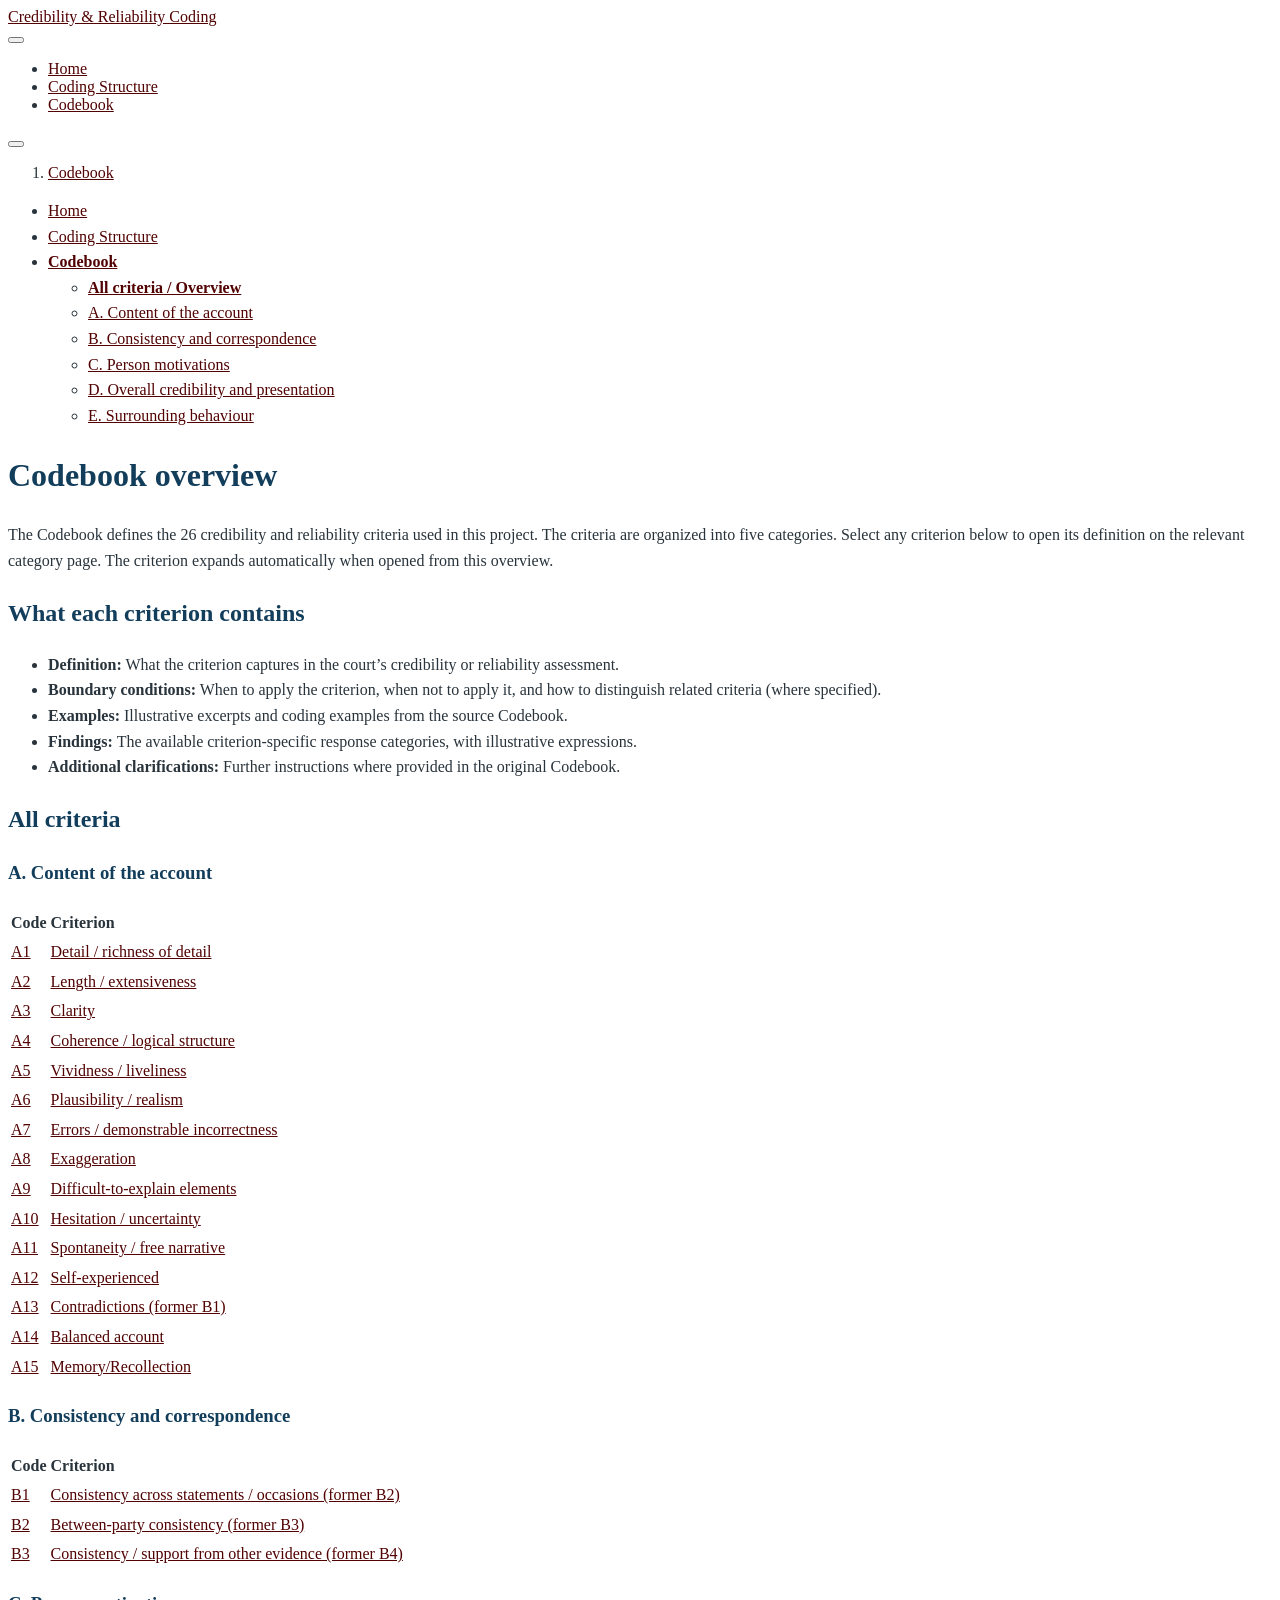
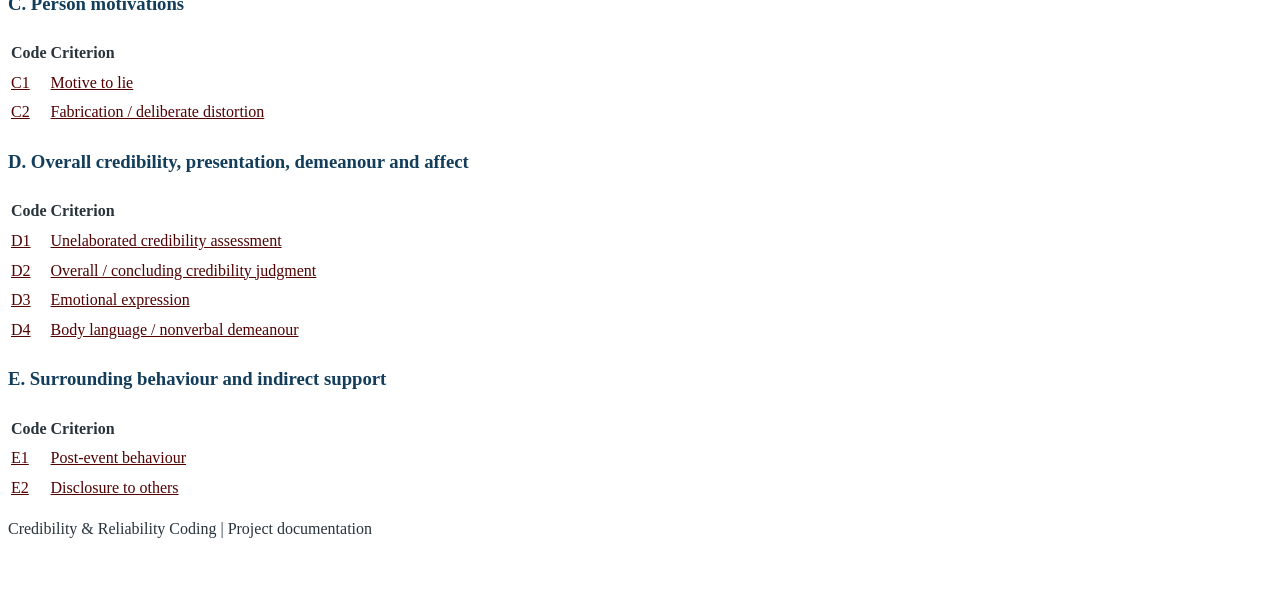
==== codebook/index.html @ 21ada472 "Publish initial credibility coding website" ====
<!DOCTYPE html>
<html xmlns="http://www.w3.org/1999/xhtml" lang="en" xml:lang="en"><head>

<meta charset="utf-8">
<meta name="generator" content="quarto-1.10.19">

<meta name="viewport" content="width=device-width, initial-scale=1.0, user-scalable=yes">


<title>Codebook overview – Credibility &amp; Reliability Coding</title>
<style>
/* Default styles provided by pandoc.
** See https://pandoc.org/MANUAL.html#variables-for-html for config info.
*/
span.smallcaps{font-variant: small-caps;}
div.columns{display: flex; gap: 1.5em;}
div.column{flex: auto;}
@media screen {
div.columns{gap: min(4vw, 1.5em);}
div.column{overflow-x: auto;}
}
div.hanging-indent{margin-left: 1.5em; text-indent: -1.5em;}
ul.task-list{list-style: none;}
ul.task-list li input[type="checkbox"] {
  width: 0.8em;
  margin: 0 0.8em 0.2em -1em; /* quarto-specific, see https://github.com/quarto-dev/quarto-cli/issues/4556 */ 
  vertical-align: middle;
}
</style>


<script src="../site_libs/quarto-nav/quarto-nav.js"></script>
<script src="../site_libs/quarto-nav/headroom.min.js"></script>
<script src="../site_libs/clipboard/clipboard.min.js"></script>
<script src="../site_libs/quarto-search/autocomplete.umd.js"></script>
<script src="../site_libs/quarto-search/fuse.min.js"></script>
<script src="../site_libs/quarto-search/quarto-search.js"></script>
<meta name="quarto:offset" content="../">
<script src="../site_libs/quarto-html/quarto.js" type="module"></script>
<script src="../site_libs/quarto-html/tabsets/tabsets.js" type="module"></script>
<script src="../site_libs/quarto-html/popper.min.js"></script>
<script src="../site_libs/quarto-html/tippy.umd.min.js"></script>
<script src="../site_libs/quarto-html/anchor.min.js"></script>
<link href="../site_libs/quarto-html/tippy.css" rel="stylesheet">
<link href="../site_libs/quarto-html/quarto-syntax-highlighting-bf27225e3a48a9273f3daa8f8e829971.css" rel="stylesheet" id="quarto-text-highlighting-styles">
<script src="../site_libs/bootstrap/bootstrap.min.js"></script>
<link href="../site_libs/bootstrap/bootstrap-icons.css" rel="stylesheet">
<link href="../site_libs/bootstrap/bootstrap-857442aafe57c8d0a401f1a8434a7a25.min.css" rel="stylesheet" append-hash="true" id="quarto-bootstrap" data-mode="light">
<script id="quarto-search-options" type="application/json">{
  "location": "navbar",
  "copy-button": false,
  "collapse-after": 3,
  "panel-placement": "end",
  "type": "overlay",
  "limit": 50,
  "keyboard-shortcut": [
    "f",
    "/",
    "s"
  ],
  "language": {
    "search-no-results-text": "No results",
    "search-matching-documents-text": "matching documents",
    "search-copy-link-title": "Copy link to search",
    "search-hide-matches-text": "Hide additional matches",
    "search-more-match-text": "more match in this document",
    "search-more-matches-text": "more matches in this document",
    "search-clear-button-title": "Clear",
    "search-text-placeholder": "",
    "search-detached-cancel-button-title": "Cancel",
    "search-submit-button-title": "Submit",
    "search-label": "Search"
  }
}</script>
<style>html{ scroll-behavior: smooth; }</style>


<link rel="stylesheet" href="../assets/style.css">
</head>

<body class="nav-sidebar docked nav-fixed fullcontent quarto-light">

<div id="quarto-search-results"></div>
  <header id="quarto-header" class="headroom fixed-top">
    <nav class="navbar navbar-expand-lg " data-bs-theme="dark">
      <div class="navbar-container container-fluid">
      <div class="navbar-brand-container mx-auto">
    <a class="navbar-brand" href="../index.html">
    <span class="navbar-title">Credibility &amp; Reliability Coding</span>
    </a>
  </div>
            <div id="quarto-search" class="" title="Search"></div>
          <button class="navbar-toggler" type="button" data-bs-toggle="collapse" data-bs-target="#navbarCollapse" aria-controls="navbarCollapse" role="menu" aria-expanded="false" aria-label="Toggle navigation" onclick="if (window.quartoToggleHeadroom) { window.quartoToggleHeadroom(); }">
  <span class="navbar-toggler-icon"></span>
</button>
          <div class="collapse navbar-collapse" id="navbarCollapse">
            <ul class="navbar-nav navbar-nav-scroll me-auto">
  <li class="nav-item">
    <a class="nav-link active" href="../index.html" aria-current="page"> 
<span class="menu-text">Home</span></a>
  </li>  
  <li class="nav-item">
    <a class="nav-link" href="../coding-structure.html"> 
<span class="menu-text">Coding Structure</span></a>
  </li>  
  <li class="nav-item">
    <a class="nav-link" href="../codebook/index.html"> 
<span class="menu-text">Codebook</span></a>
  </li>  
</ul>
          </div> <!-- /navcollapse -->
            <div class="quarto-navbar-tools">
</div>
      </div> <!-- /container-fluid -->
    </nav>
  <nav class="quarto-secondary-nav">
    <div class="container-fluid d-flex">
      <button type="button" class="quarto-btn-toggle btn" data-bs-toggle="collapse" role="button" data-bs-target=".quarto-sidebar-collapse-item" aria-controls="quarto-sidebar" aria-expanded="false" aria-label="Toggle sidebar navigation" onclick="if (window.quartoToggleHeadroom) { window.quartoToggleHeadroom(); }">
        <i class="bi bi-layout-text-sidebar-reverse"></i>
      </button>
        <nav class="quarto-page-breadcrumbs" aria-label="breadcrumb"><ol class="breadcrumb"><li class="breadcrumb-item"><a href="../codebook/index.html">Codebook</a></li></ol></nav>
        <a class="flex-grow-1" role="navigation" data-bs-toggle="collapse" data-bs-target=".quarto-sidebar-collapse-item" aria-controls="quarto-sidebar" aria-expanded="false" aria-label="Toggle sidebar navigation" onclick="if (window.quartoToggleHeadroom) { window.quartoToggleHeadroom(); }">      
        </a>
    </div>
  </nav>
</header>
<!-- content -->
<div id="quarto-content" class="quarto-container page-columns page-rows-contents page-layout-article page-navbar">
<!-- sidebar -->
  <nav id="quarto-sidebar" class="sidebar collapse collapse-horizontal quarto-sidebar-collapse-item sidebar-navigation docked overflow-auto">
    <div class="sidebar-menu-container"> 
    <ul class="list-unstyled mt-1">
        <li class="sidebar-item">
  <div class="sidebar-item-container"> 
  <a href="../index.html" class="sidebar-item-text sidebar-link">
 <span class="menu-text">Home</span></a>
  </div>
</li>
        <li class="sidebar-item">
  <div class="sidebar-item-container"> 
  <a href="../coding-structure.html" class="sidebar-item-text sidebar-link">
 <span class="menu-text">Coding Structure</span></a>
  </div>
</li>
        <li class="sidebar-item sidebar-item-section">
      <div class="sidebar-item-container"> 
            <a href="../codebook/index.html" class="sidebar-item-text sidebar-link active">
 <span class="menu-text">Codebook</span></a>
          <a class="sidebar-item-toggle text-start" data-bs-toggle="collapse" data-bs-target="#quarto-sidebar-section-1" role="navigation" aria-expanded="true" aria-label="Toggle section">
            <i class="bi bi-chevron-right ms-2"></i>
          </a> 
      </div>
      <ul id="quarto-sidebar-section-1" class="collapse list-unstyled sidebar-section depth1 show">  
          <li class="sidebar-item">
  <div class="sidebar-item-container"> 
  <a href="../codebook/index.html" class="sidebar-item-text sidebar-link active">
 <span class="menu-text">All criteria / Overview</span></a>
  </div>
</li>
          <li class="sidebar-item">
  <div class="sidebar-item-container"> 
  <a href="../codebook/a.html" class="sidebar-item-text sidebar-link">
 <span class="menu-text">A. Content of the account</span></a>
  </div>
</li>
          <li class="sidebar-item">
  <div class="sidebar-item-container"> 
  <a href="../codebook/b.html" class="sidebar-item-text sidebar-link">
 <span class="menu-text">B. Consistency and correspondence</span></a>
  </div>
</li>
          <li class="sidebar-item">
  <div class="sidebar-item-container"> 
  <a href="../codebook/c.html" class="sidebar-item-text sidebar-link">
 <span class="menu-text">C. Person motivations</span></a>
  </div>
</li>
          <li class="sidebar-item">
  <div class="sidebar-item-container"> 
  <a href="../codebook/d.html" class="sidebar-item-text sidebar-link">
 <span class="menu-text">D. Overall credibility and presentation</span></a>
  </div>
</li>
          <li class="sidebar-item">
  <div class="sidebar-item-container"> 
  <a href="../codebook/e.html" class="sidebar-item-text sidebar-link">
 <span class="menu-text">E. Surrounding behaviour</span></a>
  </div>
</li>
      </ul>
  </li>
    </ul>
    </div>
</nav>
<div id="quarto-sidebar-glass" class="quarto-sidebar-collapse-item" data-bs-toggle="collapse" data-bs-target=".quarto-sidebar-collapse-item"></div>
<!-- margin-sidebar -->
    
<!-- main -->
<main class="content" id="quarto-document-content">

<header id="title-block-header" class="quarto-title-block default">
<div class="quarto-title">
<h1 class="title">Codebook overview</h1>
</div>



<div class="quarto-title-meta">

    
  
    
  </div>
  


</header>


<p>The Codebook defines the 26 credibility and reliability criteria used in this project. The criteria are organized into five categories. Select any criterion below to open its definition on the relevant category page. The criterion expands automatically when opened from this overview.</p>
<section id="what-each-criterion-contains" class="level2">
<h2 class="anchored" data-anchor-id="what-each-criterion-contains">What each criterion contains</h2>
<ul>
<li><strong>Definition:</strong> What the criterion captures in the court’s credibility or reliability assessment.</li>
<li><strong>Boundary conditions:</strong> When to apply the criterion, when not to apply it, and how to distinguish related criteria (where specified).</li>
<li><strong>Examples:</strong> Illustrative excerpts and coding examples from the source Codebook.</li>
<li><strong>Findings:</strong> The available criterion-specific response categories, with illustrative expressions.</li>
<li><strong>Additional clarifications:</strong> Further instructions where provided in the original Codebook.</li>
</ul>
</section>
<section id="all-criteria" class="level2">
<h2 class="anchored" data-anchor-id="all-criteria">All criteria</h2>
<section id="a.-content-of-the-account" class="level3">
<h3 class="anchored" data-anchor-id="a.-content-of-the-account">A. Content of the account</h3>
<table class="caption-top table">
<thead>
<tr class="header">
<th style="text-align: left;">Code</th>
<th style="text-align: left;">Criterion</th>
</tr>
</thead>
<tbody>
<tr class="odd">
<td style="text-align: left;"><a href="a.html#a1">A1</a></td>
<td style="text-align: left;"><a href="a.html#a1">Detail / richness of detail</a></td>
</tr>
<tr class="even">
<td style="text-align: left;"><a href="a.html#a2">A2</a></td>
<td style="text-align: left;"><a href="a.html#a2">Length / extensiveness</a></td>
</tr>
<tr class="odd">
<td style="text-align: left;"><a href="a.html#a3">A3</a></td>
<td style="text-align: left;"><a href="a.html#a3">Clarity</a></td>
</tr>
<tr class="even">
<td style="text-align: left;"><a href="a.html#a4">A4</a></td>
<td style="text-align: left;"><a href="a.html#a4">Coherence / logical structure</a></td>
</tr>
<tr class="odd">
<td style="text-align: left;"><a href="a.html#a5">A5</a></td>
<td style="text-align: left;"><a href="a.html#a5">Vividness / liveliness</a></td>
</tr>
<tr class="even">
<td style="text-align: left;"><a href="a.html#a6">A6</a></td>
<td style="text-align: left;"><a href="a.html#a6">Plausibility / realism</a></td>
</tr>
<tr class="odd">
<td style="text-align: left;"><a href="a.html#a7">A7</a></td>
<td style="text-align: left;"><a href="a.html#a7">Errors / demonstrable incorrectness</a></td>
</tr>
<tr class="even">
<td style="text-align: left;"><a href="a.html#a8">A8</a></td>
<td style="text-align: left;"><a href="a.html#a8">Exaggeration</a></td>
</tr>
<tr class="odd">
<td style="text-align: left;"><a href="a.html#a9">A9</a></td>
<td style="text-align: left;"><a href="a.html#a9">Difficult-to-explain elements</a></td>
</tr>
<tr class="even">
<td style="text-align: left;"><a href="a.html#a10">A10</a></td>
<td style="text-align: left;"><a href="a.html#a10">Hesitation / uncertainty</a></td>
</tr>
<tr class="odd">
<td style="text-align: left;"><a href="a.html#a11">A11</a></td>
<td style="text-align: left;"><a href="a.html#a11">Spontaneity / free narrative</a></td>
</tr>
<tr class="even">
<td style="text-align: left;"><a href="a.html#a12">A12</a></td>
<td style="text-align: left;"><a href="a.html#a12">Self-experienced</a></td>
</tr>
<tr class="odd">
<td style="text-align: left;"><a href="a.html#a13">A13</a></td>
<td style="text-align: left;"><a href="a.html#a13">Contradictions (former B1)</a></td>
</tr>
<tr class="even">
<td style="text-align: left;"><a href="a.html#a14">A14</a></td>
<td style="text-align: left;"><a href="a.html#a14">Balanced account</a></td>
</tr>
<tr class="odd">
<td style="text-align: left;"><a href="a.html#a15">A15</a></td>
<td style="text-align: left;"><a href="a.html#a15">Memory/Recollection</a></td>
</tr>
</tbody>
</table>
</section>
<section id="b.-consistency-and-correspondence" class="level3">
<h3 class="anchored" data-anchor-id="b.-consistency-and-correspondence">B. Consistency and correspondence</h3>
<table class="caption-top table">
<thead>
<tr class="header">
<th style="text-align: left;">Code</th>
<th style="text-align: left;">Criterion</th>
</tr>
</thead>
<tbody>
<tr class="odd">
<td style="text-align: left;"><a href="b.html#b1">B1</a></td>
<td style="text-align: left;"><a href="b.html#b1">Consistency across statements / occasions (former B2)</a></td>
</tr>
<tr class="even">
<td style="text-align: left;"><a href="b.html#b2">B2</a></td>
<td style="text-align: left;"><a href="b.html#b2">Between-party consistency (former B3)</a></td>
</tr>
<tr class="odd">
<td style="text-align: left;"><a href="b.html#b3">B3</a></td>
<td style="text-align: left;"><a href="b.html#b3">Consistency / support from other evidence (former B4)</a></td>
</tr>
</tbody>
</table>
</section>
<section id="c.-person-motivations" class="level3">
<h3 class="anchored" data-anchor-id="c.-person-motivations">C. Person motivations</h3>
<table class="caption-top table">
<thead>
<tr class="header">
<th style="text-align: left;">Code</th>
<th style="text-align: left;">Criterion</th>
</tr>
</thead>
<tbody>
<tr class="odd">
<td style="text-align: left;"><a href="c.html#c1">C1</a></td>
<td style="text-align: left;"><a href="c.html#c1">Motive to lie</a></td>
</tr>
<tr class="even">
<td style="text-align: left;"><a href="c.html#c2">C2</a></td>
<td style="text-align: left;"><a href="c.html#c2">Fabrication / deliberate distortion</a></td>
</tr>
</tbody>
</table>
</section>
<section id="d.-overall-credibility-presentation-demeanour-and-affect" class="level3">
<h3 class="anchored" data-anchor-id="d.-overall-credibility-presentation-demeanour-and-affect">D. Overall credibility, presentation, demeanour and affect</h3>
<table class="caption-top table">
<thead>
<tr class="header">
<th style="text-align: left;">Code</th>
<th style="text-align: left;">Criterion</th>
</tr>
</thead>
<tbody>
<tr class="odd">
<td style="text-align: left;"><a href="d.html#d1">D1</a></td>
<td style="text-align: left;"><a href="d.html#d1">Unelaborated credibility assessment</a></td>
</tr>
<tr class="even">
<td style="text-align: left;"><a href="d.html#d2">D2</a></td>
<td style="text-align: left;"><a href="d.html#d2">Overall / concluding credibility judgment</a></td>
</tr>
<tr class="odd">
<td style="text-align: left;"><a href="d.html#d3">D3</a></td>
<td style="text-align: left;"><a href="d.html#d3">Emotional expression</a></td>
</tr>
<tr class="even">
<td style="text-align: left;"><a href="d.html#d4">D4</a></td>
<td style="text-align: left;"><a href="d.html#d4">Body language / nonverbal demeanour</a></td>
</tr>
</tbody>
</table>
</section>
<section id="e.-surrounding-behaviour-and-indirect-support" class="level3">
<h3 class="anchored" data-anchor-id="e.-surrounding-behaviour-and-indirect-support">E. Surrounding behaviour and indirect support</h3>
<table class="caption-top table">
<thead>
<tr class="header">
<th style="text-align: left;">Code</th>
<th style="text-align: left;">Criterion</th>
</tr>
</thead>
<tbody>
<tr class="odd">
<td style="text-align: left;"><a href="e.html#e1">E1</a></td>
<td style="text-align: left;"><a href="e.html#e1">Post-event behaviour</a></td>
</tr>
<tr class="even">
<td style="text-align: left;"><a href="e.html#e2">E2</a></td>
<td style="text-align: left;"><a href="e.html#e2">Disclosure to others</a></td>
</tr>
</tbody>
</table>


</section>
</section>

</main> <!-- /main -->
<script>
(function () {
  function openHashTarget() {
    if (!window.location.hash) return;
    var id = decodeURIComponent(window.location.hash.slice(1));
    var el = document.getElementById(id);
    if (!el) return;
    if (el.tagName === 'DETAILS') el.open = true;
    var p = el.parentElement;
    while (p) { if (p.tagName === 'DETAILS') p.open = true; p = p.parentElement; }
    setTimeout(function () { el.scrollIntoView({block: 'start'}); }, 70);
  }
  document.addEventListener('click', function (ev) {
    var btn = ev.target.closest('button[data-expand]');
    if (btn) {
      var expand = btn.dataset.expand === 'true';
      document.querySelectorAll('details.criterion, details.subcriterion').forEach(function(d) { d.open = expand; });
    }
    var link = ev.target.closest('a[href*="#"]');
    if (link) setTimeout(openHashTarget, 30);
  });
  window.addEventListener('hashchange', openHashTarget);
  document.addEventListener('DOMContentLoaded', openHashTarget);
  window.addEventListener('load', openHashTarget);
})();
</script>
<script id="quarto-html-after-body" type="application/javascript">
  window.document.addEventListener("DOMContentLoaded", function (event) {
    const icon = "";
    const anchorJS = new window.AnchorJS();
    anchorJS.options = {
      placement: 'right',
      icon: icon
    };
    anchorJS.add('.anchored');
    const isCodeAnnotation = (el) => {
      for (const clz of el.classList) {
        if (clz.startsWith('code-annotation-')) {                     
          return true;
        }
      }
      return false;
    }
    const onCopySuccess = function(e) {
      // button target
      const button = e.trigger;
      // don't keep focus
      button.blur();
      // flash "checked"
      button.classList.add('code-copy-button-checked');
      var currentTitle = button.getAttribute("title");
      button.setAttribute("title", "Copied!");
      let tooltip;
      if (window.bootstrap) {
        button.setAttribute("data-bs-toggle", "tooltip");
        button.setAttribute("data-bs-placement", "left");
        button.setAttribute("data-bs-title", "Copied!");
        tooltip = new bootstrap.Tooltip(button, 
          { trigger: "manual", 
            customClass: "code-copy-button-tooltip",
            offset: [0, -8]});
        tooltip.show();    
      }
      setTimeout(function() {
        if (tooltip) {
          tooltip.hide();
          button.removeAttribute("data-bs-title");
          button.removeAttribute("data-bs-toggle");
          button.removeAttribute("data-bs-placement");
        }
        button.setAttribute("title", currentTitle);
        button.classList.remove('code-copy-button-checked');
      }, 1000);
      // clear code selection
      e.clearSelection();
    }
    const getTextToCopy = function(trigger) {
      const outerScaffold = trigger.parentElement.cloneNode(true);
      const codeEl = outerScaffold.querySelector('code');
      for (const childEl of codeEl.children) {
        if (isCodeAnnotation(childEl)) {
          childEl.remove();
        }
      }
      return codeEl.innerText;
    }
    const clipboard = new window.ClipboardJS('.code-copy-button:not([data-in-quarto-modal])', {
      text: getTextToCopy
    });
    clipboard.on('success', onCopySuccess);
    if (window.document.getElementById('quarto-embedded-source-code-modal')) {
      const clipboardModal = new window.ClipboardJS('.code-copy-button[data-in-quarto-modal]', {
        text: getTextToCopy,
        container: window.document.getElementById('quarto-embedded-source-code-modal')
      });
      clipboardModal.on('success', onCopySuccess);
    }
      var localhostRegex = new RegExp(/^(?:http|https):\/\/localhost\:?[0-9]*\//);
      var mailtoRegex = new RegExp(/^mailto:/);
        var filterRegex = new RegExp('/' + window.location.host + '/');
      var isInternal = (href) => {
          return filterRegex.test(href) || localhostRegex.test(href) || mailtoRegex.test(href);
      }
      // Inspect non-navigation links and adorn them if external
     var links = window.document.querySelectorAll('a[href]:not(.nav-link):not(.navbar-brand):not(.toc-action):not(.sidebar-link):not(.sidebar-item-toggle):not(.pagination-link):not(.no-external):not([aria-hidden]):not(.dropdown-item):not(.quarto-navigation-tool):not(.about-link)');
      for (var i=0; i<links.length; i++) {
        const link = links[i];
        if (!isInternal(link.href)) {
          // undo the damage that might have been done by quarto-nav.js in the case of
          // links that we want to consider external
          if (link.dataset.originalHref !== undefined) {
            link.href = link.dataset.originalHref;
          }
            // target, if specified
            link.setAttribute("target", "_blank");
            if (link.getAttribute("rel") === null) {
              link.setAttribute("rel", "noopener");
            }
        }
      }
    function tippyHover(el, contentFn, onTriggerFn, onUntriggerFn) {
      const config = {
        allowHTML: true,
        maxWidth: 500,
        delay: 100,
        arrow: false,
        appendTo: function(el) {
            return el.parentElement;
        },
        interactive: true,
        interactiveBorder: 10,
        theme: 'quarto',
        placement: 'bottom-start',
      };
      if (contentFn) {
        config.content = contentFn;
      }
      if (onTriggerFn) {
        config.onTrigger = onTriggerFn;
      }
      if (onUntriggerFn) {
        config.onUntrigger = onUntriggerFn;
      }
      window.tippy(el, config); 
    }
    const noterefs = window.document.querySelectorAll('a[role="doc-noteref"]');
    for (var i=0; i<noterefs.length; i++) {
      const ref = noterefs[i];
      tippyHover(ref, function() {
        // use id or data attribute instead here
        let href = ref.getAttribute('data-footnote-href') || ref.getAttribute('href');
        try { href = new URL(href).hash; } catch {}
        const id = href.replace(/^#\/?/, "");
        const note = window.document.getElementById(id);
        if (note) {
          return note.innerHTML;
        } else {
          return "";
        }
      });
    }
    const xrefs = window.document.querySelectorAll('a.quarto-xref');
    const processXRef = (id, note) => {
      // Strip column container classes
      const stripColumnClz = (el) => {
        el.classList.remove("page-full", "page-columns");
        if (el.children) {
          for (const child of el.children) {
            stripColumnClz(child);
          }
        }
      }
      stripColumnClz(note)
      if (id === null || id.startsWith('sec-')) {
        // Special case sections, only their first couple elements
        const container = document.createElement("div");
        if (note.children && note.children.length > 2) {
          container.appendChild(note.children[0].cloneNode(true));
          for (let i = 1; i < note.children.length; i++) {
            const child = note.children[i];
            if (child.tagName === "P" && child.innerText === "") {
              continue;
            } else {
              container.appendChild(child.cloneNode(true));
              break;
            }
          }
          if (window.Quarto?.typesetMath) {
            window.Quarto.typesetMath(container);
          }
          return container.innerHTML
        } else {
          if (window.Quarto?.typesetMath) {
            window.Quarto.typesetMath(note);
          }
          return note.innerHTML;
        }
      } else {
        // Remove any anchor links if they are present
        const anchorLink = note.querySelector('a.anchorjs-link');
        if (anchorLink) {
          anchorLink.remove();
        }
        if (window.Quarto?.typesetMath) {
          window.Quarto.typesetMath(note);
        }
        if (note.classList.contains("callout")) {
          return note.outerHTML;
        } else {
          return note.innerHTML;
        }
      }
    }
    for (var i=0; i<xrefs.length; i++) {
      const xref = xrefs[i];
      tippyHover(xref, undefined, function(instance) {
        instance.disable();
        let url = xref.getAttribute('href');
        let hash = undefined; 
        if (url.startsWith('#')) {
          hash = url;
        } else {
          try { hash = new URL(url).hash; } catch {}
        }
        if (hash) {
          const id = hash.replace(/^#\/?/, "");
          const note = window.document.getElementById(id);
          if (note !== null) {
            try {
              const html = processXRef(id, note.cloneNode(true));
              instance.setContent(html);
            } finally {
              instance.enable();
              instance.show();
            }
          } else {
            // See if we can fetch this
            fetch(url.split('#')[0])
            .then(res => res.text())
            .then(html => {
              const parser = new DOMParser();
              const htmlDoc = parser.parseFromString(html, "text/html");
              const note = htmlDoc.getElementById(id);
              if (note !== null) {
                const html = processXRef(id, note);
                instance.setContent(html);
              } 
            }).finally(() => {
              instance.enable();
              instance.show();
            });
          }
        } else {
          // See if we can fetch a full url (with no hash to target)
          // This is a special case and we should probably do some content thinning / targeting
          fetch(url)
          .then(res => res.text())
          .then(html => {
            const parser = new DOMParser();
            const htmlDoc = parser.parseFromString(html, "text/html");
            const note = htmlDoc.querySelector('main.content');
            if (note !== null) {
              // This should only happen for chapter cross references
              // (since there is no id in the URL)
              // remove the first header
              if (note.children.length > 0 && note.children[0].tagName === "HEADER") {
                note.children[0].remove();
              }
              const html = processXRef(null, note);
              instance.setContent(html);
            } 
          }).finally(() => {
            instance.enable();
            instance.show();
          });
        }
      }, function(instance) {
      });
    }
        let selectedAnnoteEl;
        const selectorForAnnotation = ( cell, annotation) => {
          let cellAttr = 'data-code-cell="' + cell + '"';
          let lineAttr = 'data-code-annotation="' +  annotation + '"';
          const selector = 'span[' + cellAttr + '][' + lineAttr + ']';
          return selector;
        }
        const selectCodeLines = (annoteEl) => {
          const doc = window.document;
          const targetCell = annoteEl.getAttribute("data-target-cell");
          const targetAnnotation = annoteEl.getAttribute("data-target-annotation");
          const annoteSpan = window.document.querySelector(selectorForAnnotation(targetCell, targetAnnotation));
          const lines = annoteSpan.getAttribute("data-code-lines").split(",");
          const lineIds = lines.map((line) => {
            return targetCell + "-" + line;
          })
          let top = null;
          let height = null;
          let parent = null;
          if (lineIds.length > 0) {
              //compute the position of the single el (top and bottom and make a div)
              const el = window.document.getElementById(lineIds[0]);
              top = el.offsetTop;
              height = el.offsetHeight;
              parent = el.parentElement.parentElement;
            if (lineIds.length > 1) {
              const lastEl = window.document.getElementById(lineIds[lineIds.length - 1]);
              const bottom = lastEl.offsetTop + lastEl.offsetHeight;
              height = bottom - top;
            }
            if (top !== null && height !== null && parent !== null) {
              // cook up a div (if necessary) and position it 
              let div = window.document.getElementById("code-annotation-line-highlight");
              if (div === null) {
                div = window.document.createElement("div");
                div.setAttribute("id", "code-annotation-line-highlight");
                div.style.position = 'absolute';
                parent.appendChild(div);
              }
              div.style.top = top - 2 + "px";
              div.style.height = height + 4 + "px";
              div.style.left = 0;
              let gutterDiv = window.document.getElementById("code-annotation-line-highlight-gutter");
              if (gutterDiv === null) {
                gutterDiv = window.document.createElement("div");
                gutterDiv.setAttribute("id", "code-annotation-line-highlight-gutter");
                gutterDiv.style.position = 'absolute';
                const codeCell = window.document.getElementById(targetCell);
                const gutter = codeCell.querySelector('.code-annotation-gutter');
                gutter.appendChild(gutterDiv);
              }
              gutterDiv.style.top = top - 2 + "px";
              gutterDiv.style.height = height + 4 + "px";
            }
            selectedAnnoteEl = annoteEl;
          }
        };
        const unselectCodeLines = () => {
          const elementsIds = ["code-annotation-line-highlight", "code-annotation-line-highlight-gutter"];
          elementsIds.forEach((elId) => {
            const div = window.document.getElementById(elId);
            if (div) {
              div.remove();
            }
          });
          selectedAnnoteEl = undefined;
        };
          // Handle positioning of the toggle
      window.addEventListener(
        "resize",
        throttle(() => {
          elRect = undefined;
          if (selectedAnnoteEl) {
            selectCodeLines(selectedAnnoteEl);
          }
        }, 10)
      );
      function throttle(fn, ms) {
      let throttle = false;
      let timer;
        return (...args) => {
          if(!throttle) { // first call gets through
              fn.apply(this, args);
              throttle = true;
          } else { // all the others get throttled
              if(timer) clearTimeout(timer); // cancel #2
              timer = setTimeout(() => {
                fn.apply(this, args);
                timer = throttle = false;
              }, ms);
          }
        };
      }
        // Attach click handler to the DT
        const annoteDls = window.document.querySelectorAll('dt[data-target-cell]');
        for (const annoteDlNode of annoteDls) {
          annoteDlNode.addEventListener('click', (event) => {
            const clickedEl = event.target;
            if (clickedEl !== selectedAnnoteEl) {
              unselectCodeLines();
              const activeEl = window.document.querySelector('dt[data-target-cell].code-annotation-active');
              if (activeEl) {
                activeEl.classList.remove('code-annotation-active');
              }
              selectCodeLines(clickedEl);
              clickedEl.classList.add('code-annotation-active');
            } else {
              // Unselect the line
              unselectCodeLines();
              clickedEl.classList.remove('code-annotation-active');
            }
          });
        }
    const findCites = (el) => {
      const parentEl = el.parentElement;
      if (parentEl) {
        const cites = parentEl.dataset.cites;
        if (cites) {
          return {
            el,
            cites: cites.split(' ')
          };
        } else {
          return findCites(el.parentElement)
        }
      } else {
        return undefined;
      }
    };
    var bibliorefs = window.document.querySelectorAll('a[role="doc-biblioref"]');
    for (var i=0; i<bibliorefs.length; i++) {
      const ref = bibliorefs[i];
      const citeInfo = findCites(ref);
      if (citeInfo) {
        tippyHover(citeInfo.el, function() {
          var popup = window.document.createElement('div');
          citeInfo.cites.forEach(function(cite) {
            var citeDiv = window.document.createElement('div');
            citeDiv.classList.add('hanging-indent');
            citeDiv.classList.add('csl-entry');
            var biblioDiv = window.document.getElementById('ref-' + cite);
            if (biblioDiv) {
              citeDiv.innerHTML = biblioDiv.innerHTML;
            }
            popup.appendChild(citeDiv);
          });
          return popup.innerHTML;
        });
      }
    }
  });
  </script>
</div> <!-- /content -->
<footer class="footer">
  <div class="nav-footer">
    <div class="nav-footer-left">
<p>Credibility &amp; Reliability Coding | Project documentation</p>
</div>   
    <div class="nav-footer-center">
      &nbsp;
    </div>
    <div class="nav-footer-right">
      &nbsp;
    </div>
  </div>
</footer>




<script src="../site_libs/quarto-html/zenscroll-min.js"></script>
</body></html>
---- assets/style.css ----
:root { --rose: #edbbbb; --rose-light: #f1e7e7; --rose-border: #e5d6d6; --ink: #28333b; --navy: #123d5b; --burgundy: #510101; --blue: #accce8; }
body { background: #ffffff; color: var(--ink); }
a { color: #510101; } a:hover { color: #123d5b; }
.navbar, #quarto-sidebar { background: #ffffff !important; }
.sidebar-item-text.active, .sidebar-link.active { color: #510101 !important; font-weight: 700; }
#quarto-content { line-height: 1.6; }
.criterion, .subcriterion { border: 1px solid var(--rose-border); border-radius: 8px; margin: 0.8rem 0; background: #fff; scroll-margin-top: 90px; }
.criterion > summary, .subcriterion > summary { cursor: pointer; padding: 0.9rem 1.1rem; font-weight: 650; color: #510101; background: var(--rose-light); border-radius: 7px; }
.criterion[open] > summary, .subcriterion[open] > summary { border-radius: 7px 7px 0 0; border-bottom: 1px solid var(--rose-border); }
.criterion > summary:focus-visible, .subcriterion > summary:focus-visible, button:focus-visible { outline: 3px solid #123d5b; outline-offset: 3px; }
.detail-body { padding: 1rem 1.2rem 1.3rem; }
.detail-body h4 { margin-top: 1.25rem; font-size: 1.02rem; color: #510101; }
.detail-body ul { padding-left: 1.5rem; }
.detail-body li { margin: .3rem 0; }
.source-table { width: 100%; border-collapse: collapse; margin: .7rem 0 1.2rem; }
.source-table td { padding: .6rem .75rem; border: 1px solid #e6dfe1; vertical-align: top; }
.source-table tr:nth-child(even) { background: #f9f4f4; }
.source-table td:first-child { font-weight: 600; min-width: 10rem; width: 32%; }
.page-actions { display: flex; gap: .6rem; margin: 1rem 0; }
.page-actions button { border: 1px solid #edbbbb; background: #fff; color: #510101; padding: .35rem .7rem; border-radius: 5px; cursor: pointer; }
.page-actions button:hover { background: var(--rose-light); }
.home-cards { display: grid; grid-template-columns: repeat(auto-fit, minmax(230px,1fr)); gap: 1rem; margin: 1.2rem 0; }
.home-card { display: flex; flex-direction: column; gap: .45rem; border: 1px solid var(--rose-border); border-radius: 8px; padding: 1.3rem; background: var(--rose-light); text-decoration: none; }
.home-card strong { font-size: 1.2rem; } .home-card span { color: var(--ink); }
.intro { border-left: 3px solid var(--rose); padding-left: 1rem; }
@media(max-width:600px) { .detail-body { padding: .75rem; } .source-table td:first-child { min-width: 6rem; } }

/* Blush-first palette with high-contrast text and white background */
h1,h2,h3 { color: var(--navy); }
.navbar, #quarto-sidebar { border-color: #f1e7e7 !important; }
.criterion > summary, .subcriterion > summary { background: var(--rose-light); border-left: 4px solid var(--rose); }
.criterion > summary:hover, .subcriterion > summary:hover { background: #f3d9da; }
.home-card { background: #f9f1f1; border-top: 4px solid var(--rose); }
.home-card:hover { border-color: var(--rose); background: #f7e8e8; }
.start-note { background: #f9f1f1; border-left: 4px solid var(--rose); padding: 1rem 1.2rem; border-radius: 6px; margin: 1.4rem 0; }
.start-note p { margin: .5rem 0 0; }
.back-link { display: inline-block; margin: .3rem 0 1rem; font-weight: 600; }
.taxonomy-table { width:100%; }
.taxonomy-table td:first-child { width:5rem; font-weight:700; }


/* --- Compact disclosure headers --- */
.criterion > summary,
.subcriterion > summary {
  display: list-item;
  min-height: 0;
  height: auto;
  line-height: 1.4;
  padding: 0.9rem 1.1rem;
  font-weight: 700;
}

/* --- Clear, bold subheadings without heading-link icons --- */
.detail-body h4,
.detail-body h5,
.detail-body h6 {
  font-weight: 700;
  color: var(--burgundy);
}

.detail-body .anchorjs-link,
.detail-body a.anchorjs-link {
  display: none !important;
}
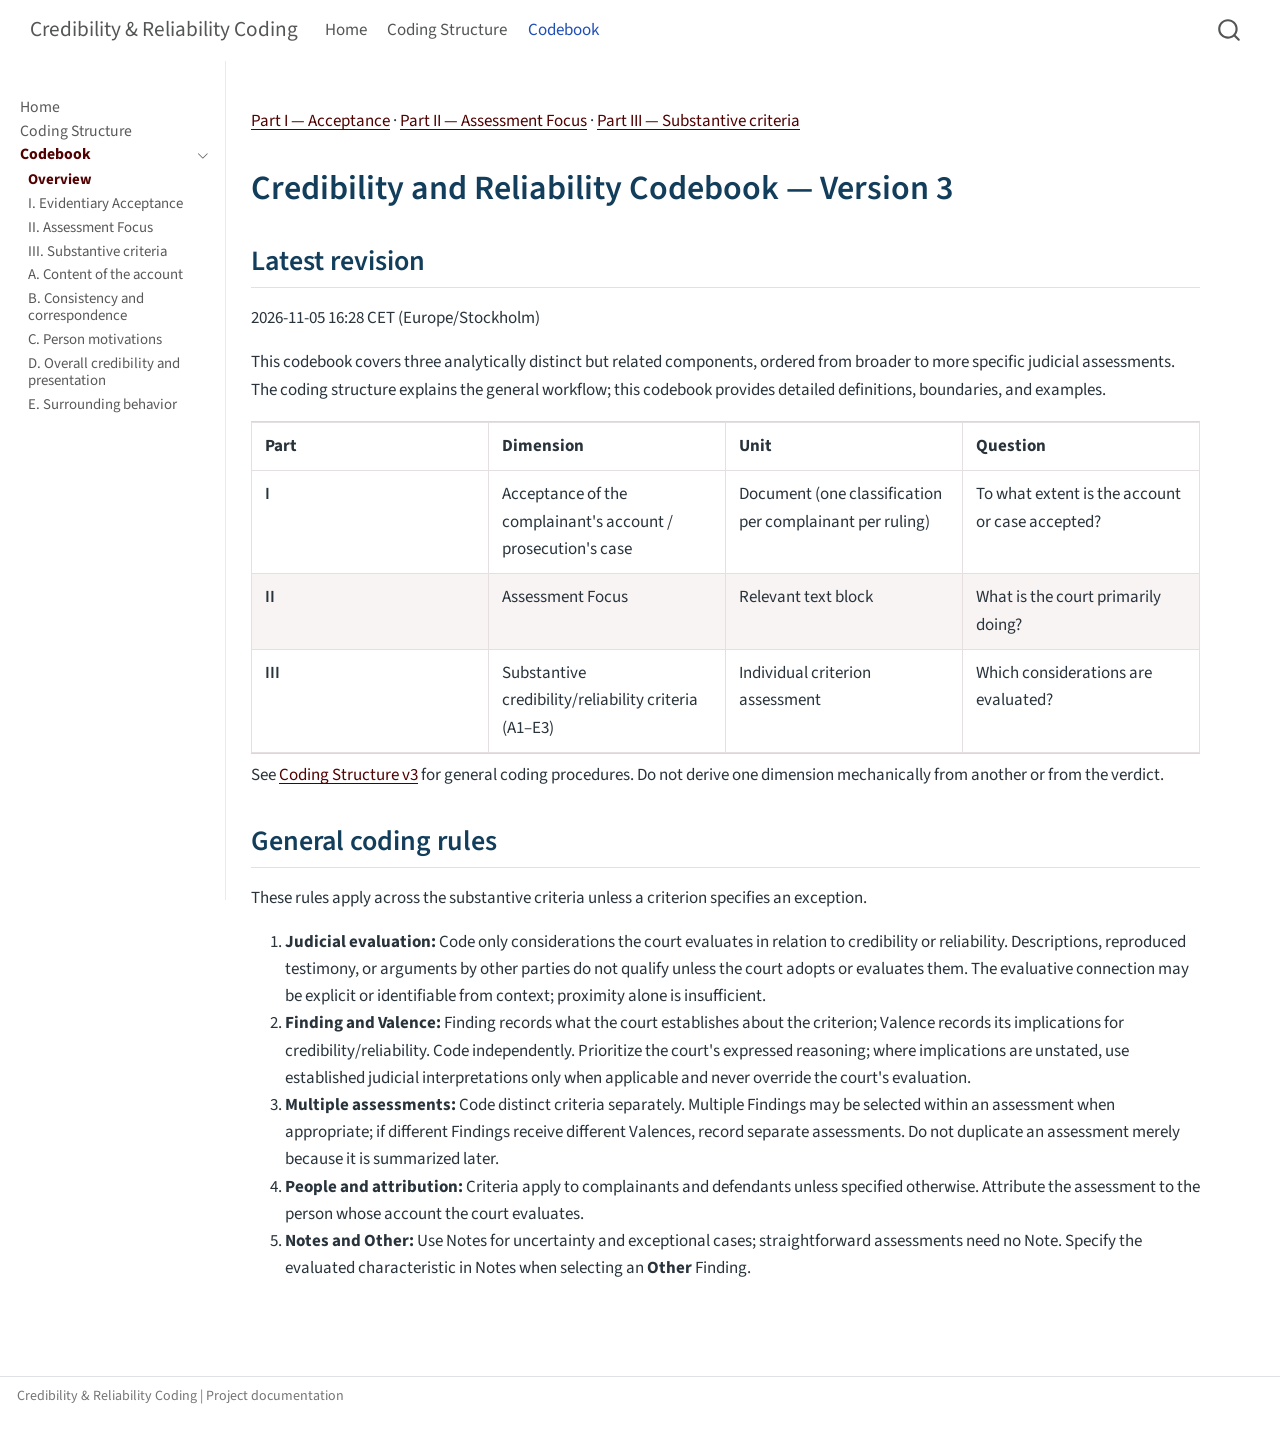
==== commit 71d447cb: "Publish version 3 credibility coding website Copy the complete rendered site from hannfei/arb at 54d" ====
--- a/codebook/index.html
+++ b/codebook/index.html
@@ -154,7 +154,25 @@
           <li class="sidebar-item">
   <div class="sidebar-item-container"> 
   <a href="../codebook/index.html" class="sidebar-item-text sidebar-link active">
- <span class="menu-text">All criteria / Overview</span></a>
+ <span class="menu-text">Overview</span></a>
+  </div>
+</li>
+          <li class="sidebar-item">
+  <div class="sidebar-item-container"> 
+  <a href="../codebook/acceptance.html" class="sidebar-item-text sidebar-link">
+ <span class="menu-text">I. Evidentiary Acceptance</span></a>
+  </div>
+</li>
+          <li class="sidebar-item">
+  <div class="sidebar-item-container"> 
+  <a href="../codebook/assessment-focus.html" class="sidebar-item-text sidebar-link">
+ <span class="menu-text">II. Assessment Focus</span></a>
+  </div>
+</li>
+          <li class="sidebar-item">
+  <div class="sidebar-item-container"> 
+  <a href="../codebook/substantive-criteria.html" class="sidebar-item-text sidebar-link">
+ <span class="menu-text">III. Substantive criteria</span></a>
   </div>
 </li>
           <li class="sidebar-item">
@@ -184,7 +202,7 @@
           <li class="sidebar-item">
   <div class="sidebar-item-container"> 
   <a href="../codebook/e.html" class="sidebar-item-text sidebar-link">
- <span class="menu-text">E. Surrounding behaviour</span></a>
+ <span class="menu-text">E. Surrounding behavior</span></a>
   </div>
 </li>
       </ul>
@@ -217,195 +235,83 @@
 </header>
 
 
-<p>The Codebook defines the 26 credibility and reliability criteria used in this project. The criteria are organized into five categories. Select any criterion below to open its definition on the relevant category page. The criterion expands automatically when opened from this overview.</p>
-<section id="what-each-criterion-contains" class="level2">
-<h2 class="anchored" data-anchor-id="what-each-criterion-contains">What each criterion contains</h2>
-<ul>
-<li><strong>Definition:</strong> What the criterion captures in the court’s credibility or reliability assessment.</li>
-<li><strong>Boundary conditions:</strong> When to apply the criterion, when not to apply it, and how to distinguish related criteria (where specified).</li>
-<li><strong>Examples:</strong> Illustrative excerpts and coding examples from the source Codebook.</li>
-<li><strong>Findings:</strong> The available criterion-specific response categories, with illustrative expressions.</li>
-<li><strong>Additional clarifications:</strong> Further instructions where provided in the original Codebook.</li>
-</ul>
-</section>
-<section id="all-criteria" class="level2">
-<h2 class="anchored" data-anchor-id="all-criteria">All criteria</h2>
-<section id="a.-content-of-the-account" class="level3">
-<h3 class="anchored" data-anchor-id="a.-content-of-the-account">A. Content of the account</h3>
-<table class="caption-top table">
+<p><a href="../codebook/acceptance.html">Part I — Acceptance</a> · <a href="../codebook/assessment-focus.html">Part II — Assessment Focus</a> · <a href="../codebook/substantive-criteria.html">Part III — Substantive criteria</a></p>
+
+
+<div id="source-content" class="source-content quarto-include-in-search-index" data-source="codebook_v3.md" data-section="overview">
+<section id="credibility-and-reliability-codebook-version-3" class="level1">
+<h1>Credibility and Reliability Codebook — Version 3</h1>
+<section id="latest-revision" class="level2">
+<h2 class="anchored" data-anchor-id="latest-revision">Latest revision</h2>
+<p>2026-11-05 16:28 CET (Europe/Stockholm)</p>
+<p>This codebook covers three analytically distinct but related components, ordered from broader to more specific judicial assessments. The coding structure explains the general workflow; this codebook provides detailed definitions, boundaries, and examples.</p>
+<table class="source-table caption-top table">
+<colgroup>
+<col style="width: 25%">
+<col style="width: 25%">
+<col style="width: 25%">
+<col style="width: 25%">
+</colgroup>
 <thead>
 <tr class="header">
-<th style="text-align: left;">Code</th>
-<th style="text-align: left;">Criterion</th>
+<th>Part</th>
+<th>Dimension</th>
+<th>Unit</th>
+<th>Question</th>
 </tr>
 </thead>
 <tbody>
 <tr class="odd">
-<td style="text-align: left;"><a href="a.html#a1">A1</a></td>
-<td style="text-align: left;"><a href="a.html#a1">Detail / richness of detail</a></td>
+<td>I</td>
+<td>Acceptance of the complainant's account / prosecution's case</td>
+<td>Document (one classification per complainant per ruling)</td>
+<td>To what extent is the account or case accepted?</td>
 </tr>
 <tr class="even">
-<td style="text-align: left;"><a href="a.html#a2">A2</a></td>
-<td style="text-align: left;"><a href="a.html#a2">Length / extensiveness</a></td>
+<td>II</td>
+<td>Assessment Focus</td>
+<td>Relevant text block</td>
+<td>What is the court primarily doing?</td>
 </tr>
 <tr class="odd">
-<td style="text-align: left;"><a href="a.html#a3">A3</a></td>
-<td style="text-align: left;"><a href="a.html#a3">Clarity</a></td>
-</tr>
-<tr class="even">
-<td style="text-align: left;"><a href="a.html#a4">A4</a></td>
-<td style="text-align: left;"><a href="a.html#a4">Coherence / logical structure</a></td>
-</tr>
-<tr class="odd">
-<td style="text-align: left;"><a href="a.html#a5">A5</a></td>
-<td style="text-align: left;"><a href="a.html#a5">Vividness / liveliness</a></td>
-</tr>
-<tr class="even">
-<td style="text-align: left;"><a href="a.html#a6">A6</a></td>
-<td style="text-align: left;"><a href="a.html#a6">Plausibility / realism</a></td>
-</tr>
-<tr class="odd">
-<td style="text-align: left;"><a href="a.html#a7">A7</a></td>
-<td style="text-align: left;"><a href="a.html#a7">Errors / demonstrable incorrectness</a></td>
-</tr>
-<tr class="even">
-<td style="text-align: left;"><a href="a.html#a8">A8</a></td>
-<td style="text-align: left;"><a href="a.html#a8">Exaggeration</a></td>
-</tr>
-<tr class="odd">
-<td style="text-align: left;"><a href="a.html#a9">A9</a></td>
-<td style="text-align: left;"><a href="a.html#a9">Difficult-to-explain elements</a></td>
-</tr>
-<tr class="even">
-<td style="text-align: left;"><a href="a.html#a10">A10</a></td>
-<td style="text-align: left;"><a href="a.html#a10">Hesitation / uncertainty</a></td>
-</tr>
-<tr class="odd">
-<td style="text-align: left;"><a href="a.html#a11">A11</a></td>
-<td style="text-align: left;"><a href="a.html#a11">Spontaneity / free narrative</a></td>
-</tr>
-<tr class="even">
-<td style="text-align: left;"><a href="a.html#a12">A12</a></td>
-<td style="text-align: left;"><a href="a.html#a12">Self-experienced</a></td>
-</tr>
-<tr class="odd">
-<td style="text-align: left;"><a href="a.html#a13">A13</a></td>
-<td style="text-align: left;"><a href="a.html#a13">Contradictions (former B1)</a></td>
-</tr>
-<tr class="even">
-<td style="text-align: left;"><a href="a.html#a14">A14</a></td>
-<td style="text-align: left;"><a href="a.html#a14">Balanced account</a></td>
-</tr>
-<tr class="odd">
-<td style="text-align: left;"><a href="a.html#a15">A15</a></td>
-<td style="text-align: left;"><a href="a.html#a15">Memory/Recollection</a></td>
+<td>III</td>
+<td>Substantive credibility/reliability criteria (A1–E3)</td>
+<td>Individual criterion assessment</td>
+<td>Which considerations are evaluated?</td>
 </tr>
 </tbody>
 </table>
+<p>See <a href="../coding-structure.html">Coding Structure v3</a> for general coding procedures. Do not derive one dimension mechanically from another or from the verdict.</p>
 </section>
-<section id="b.-consistency-and-correspondence" class="level3">
-<h3 class="anchored" data-anchor-id="b.-consistency-and-correspondence">B. Consistency and correspondence</h3>
-<table class="caption-top table">
-<thead>
-<tr class="header">
-<th style="text-align: left;">Code</th>
-<th style="text-align: left;">Criterion</th>
-</tr>
-</thead>
-<tbody>
-<tr class="odd">
-<td style="text-align: left;"><a href="b.html#b1">B1</a></td>
-<td style="text-align: left;"><a href="b.html#b1">Consistency across statements / occasions (former B2)</a></td>
-</tr>
-<tr class="even">
-<td style="text-align: left;"><a href="b.html#b2">B2</a></td>
-<td style="text-align: left;"><a href="b.html#b2">Between-party consistency (former B3)</a></td>
-</tr>
-<tr class="odd">
-<td style="text-align: left;"><a href="b.html#b3">B3</a></td>
-<td style="text-align: left;"><a href="b.html#b3">Consistency / support from other evidence (former B4)</a></td>
-</tr>
-</tbody>
-</table>
-</section>
-<section id="c.-person-motivations" class="level3">
-<h3 class="anchored" data-anchor-id="c.-person-motivations">C. Person motivations</h3>
-<table class="caption-top table">
-<thead>
-<tr class="header">
-<th style="text-align: left;">Code</th>
-<th style="text-align: left;">Criterion</th>
-</tr>
-</thead>
-<tbody>
-<tr class="odd">
-<td style="text-align: left;"><a href="c.html#c1">C1</a></td>
-<td style="text-align: left;"><a href="c.html#c1">Motive to lie</a></td>
-</tr>
-<tr class="even">
-<td style="text-align: left;"><a href="c.html#c2">C2</a></td>
-<td style="text-align: left;"><a href="c.html#c2">Fabrication / deliberate distortion</a></td>
-</tr>
-</tbody>
-</table>
-</section>
-<section id="d.-overall-credibility-presentation-demeanour-and-affect" class="level3">
-<h3 class="anchored" data-anchor-id="d.-overall-credibility-presentation-demeanour-and-affect">D. Overall credibility, presentation, demeanour and affect</h3>
-<table class="caption-top table">
-<thead>
-<tr class="header">
-<th style="text-align: left;">Code</th>
-<th style="text-align: left;">Criterion</th>
-</tr>
-</thead>
-<tbody>
-<tr class="odd">
-<td style="text-align: left;"><a href="d.html#d1">D1</a></td>
-<td style="text-align: left;"><a href="d.html#d1">Unelaborated credibility assessment</a></td>
-</tr>
-<tr class="even">
-<td style="text-align: left;"><a href="d.html#d2">D2</a></td>
-<td style="text-align: left;"><a href="d.html#d2">Overall / concluding credibility judgment</a></td>
-</tr>
-<tr class="odd">
-<td style="text-align: left;"><a href="d.html#d3">D3</a></td>
-<td style="text-align: left;"><a href="d.html#d3">Emotional expression</a></td>
-</tr>
-<tr class="even">
-<td style="text-align: left;"><a href="d.html#d4">D4</a></td>
-<td style="text-align: left;"><a href="d.html#d4">Body language / nonverbal demeanour</a></td>
-</tr>
-</tbody>
-</table>
-</section>
-<section id="e.-surrounding-behaviour-and-indirect-support" class="level3">
-<h3 class="anchored" data-anchor-id="e.-surrounding-behaviour-and-indirect-support">E. Surrounding behaviour and indirect support</h3>
-<table class="caption-top table">
-<thead>
-<tr class="header">
-<th style="text-align: left;">Code</th>
-<th style="text-align: left;">Criterion</th>
-</tr>
-</thead>
-<tbody>
-<tr class="odd">
-<td style="text-align: left;"><a href="e.html#e1">E1</a></td>
-<td style="text-align: left;"><a href="e.html#e1">Post-event behaviour</a></td>
-</tr>
-<tr class="even">
-<td style="text-align: left;"><a href="e.html#e2">E2</a></td>
-<td style="text-align: left;"><a href="e.html#e2">Disclosure to others</a></td>
-</tr>
-</tbody>
-</table>
-
-
+<section id="general-coding-rules" class="level2">
+<h2 class="anchored" data-anchor-id="general-coding-rules">General coding rules</h2>
+<p>These rules apply across the substantive criteria unless a criterion specifies an exception.</p>
+<ol type="1">
+<li><strong>Judicial evaluation:</strong> Code only considerations the court evaluates in relation to credibility or reliability. Descriptions, reproduced testimony, or arguments by other parties do not qualify unless the court adopts or evaluates them. The evaluative connection may be explicit or identifiable from context; proximity alone is insufficient.</li>
+<li><strong>Finding and Valence:</strong> Finding records what the court establishes about the criterion; Valence records its implications for credibility/reliability. Code independently. Prioritize the court's expressed reasoning; where implications are unstated, use established judicial interpretations only when applicable and never override the court's evaluation.</li>
+<li><strong>Multiple assessments:</strong> Code distinct criteria separately. Multiple Findings may be selected within an assessment when appropriate; if different Findings receive different Valences, record separate assessments. Do not duplicate an assessment merely because it is summarized later.</li>
+<li><strong>People and attribution:</strong> Criteria apply to complainants and defendants unless specified otherwise. Attribute the assessment to the person whose account the court evaluates.</li>
+<li><strong>Notes and Other:</strong> Use Notes for uncertainty and exceptional cases; straightforward assessments need no Note. Specify the evaluated characteristic in Notes when selecting an <strong>Other</strong> Finding.</li>
+</ol>
 </section>
 </section>
+</div>
 
 </main> <!-- /main -->
 <script>
 (function () {
+  function markCurrentNavigation() {
+    var path = window.location.pathname;
+    document.querySelectorAll('.navbar .nav-link').forEach(function (link) {
+      var target = new URL(link.getAttribute('data-original-href') || link.href).pathname;
+      var codebook = target.endsWith('/codebook/index.html');
+      var active = path === target || path === target.replace(/index\.html$/, '') ||
+        (codebook && path.startsWith(target.slice(0, -10)));
+      link.classList.toggle('active', active);
+      if (active) link.setAttribute('aria-current', 'page');
+      else link.removeAttribute('aria-current');
+    });
+  }
   function openHashTarget() {
     if (!window.location.hash) return;
     var id = decodeURIComponent(window.location.hash.slice(1));
@@ -416,6 +322,15 @@
     while (p) { if (p.tagName === 'DETAILS') p.open = true; p = p.parentElement; }
     setTimeout(function () { el.scrollIntoView({block: 'start'}); }, 70);
   }
+  function openSearchMatches() {
+    document.querySelectorAll('#source-content mark').forEach(function (mark) {
+      var parent = mark.parentElement;
+      while (parent) {
+        if (parent.tagName === 'DETAILS') parent.open = true;
+        parent = parent.parentElement;
+      }
+    });
+  }
   document.addEventListener('click', function (ev) {
     var btn = ev.target.closest('button[data-expand]');
     if (btn) {
@@ -427,7 +342,10 @@
   });
   window.addEventListener('hashchange', openHashTarget);
   document.addEventListener('DOMContentLoaded', openHashTarget);
+  document.addEventListener('DOMContentLoaded', markCurrentNavigation);
+  document.addEventListener('DOMContentLoaded', openSearchMatches);
   window.addEventListener('load', openHashTarget);
+  window.addEventListener('load', markCurrentNavigation);
 })();
 </script>
 <script id="quarto-html-after-body" type="application/javascript">
--- a/site_libs/quarto-html/tippy.css
+++ b/site_libs/quarto-html/tippy.css
@@ -0,0 +1 @@
+.tippy-box[data-animation=fade][data-state=hidden]{opacity:0}[data-tippy-root]{max-width:calc(100vw - 10px)}.tippy-box{position:relative;background-color:#333;color:#fff;border-radius:4px;font-size:14px;line-height:1.4;white-space:normal;outline:0;transition-property:transform,visibility,opacity}.tippy-box[data-placement^=top]>.tippy-arrow{bottom:0}.tippy-box[data-placement^=top]>.tippy-arrow:before{bottom:-7px;left:0;border-width:8px 8px 0;border-top-color:initial;transform-origin:center top}.tippy-box[data-placement^=bottom]>.tippy-arrow{top:0}.tippy-box[data-placement^=bottom]>.tippy-arrow:before{top:-7px;left:0;border-width:0 8px 8px;border-bottom-color:initial;transform-origin:center bottom}.tippy-box[data-placement^=left]>.tippy-arrow{right:0}.tippy-box[data-placement^=left]>.tippy-arrow:before{border-width:8px 0 8px 8px;border-left-color:initial;right:-7px;transform-origin:center left}.tippy-box[data-placement^=right]>.tippy-arrow{left:0}.tippy-box[data-placement^=right]>.tippy-arrow:before{left:-7px;border-width:8px 8px 8px 0;border-right-color:initial;transform-origin:center right}.tippy-box[data-inertia][data-state=visible]{transition-timing-function:cubic-bezier(.54,1.5,.38,1.11)}.tippy-arrow{width:16px;height:16px;color:#333}.tippy-arrow:before{content:"";position:absolute;border-color:transparent;border-style:solid}.tippy-content{position:relative;padding:5px 9px;z-index:1}
--- a/site_libs/quarto-html/quarto-syntax-highlighting-bf27225e3a48a9273f3daa8f8e829971.css
+++ b/site_libs/quarto-html/quarto-syntax-highlighting-bf27225e3a48a9273f3daa8f8e829971.css
@@ -0,0 +1,236 @@
+/* quarto syntax highlight colors */
+:root {
+  --quarto-hl-ot-color: #003B4F;
+  --quarto-hl-at-color: #657422;
+  --quarto-hl-ss-color: #20794D;
+  --quarto-hl-an-color: #5E5E5E;
+  --quarto-hl-fu-color: #4758AB;
+  --quarto-hl-st-color: #20794D;
+  --quarto-hl-cf-color: #003B4F;
+  --quarto-hl-op-color: #5E5E5E;
+  --quarto-hl-er-color: #AD0000;
+  --quarto-hl-bn-color: #AD0000;
+  --quarto-hl-al-color: #AD0000;
+  --quarto-hl-va-color: #111111;
+  --quarto-hl-bu-color: inherit;
+  --quarto-hl-ex-color: inherit;
+  --quarto-hl-pp-color: #AD0000;
+  --quarto-hl-in-color: #5E5E5E;
+  --quarto-hl-vs-color: #20794D;
+  --quarto-hl-wa-color: #5E5E5E;
+  --quarto-hl-do-color: #5E5E5E;
+  --quarto-hl-im-color: #00769E;
+  --quarto-hl-ch-color: #20794D;
+  --quarto-hl-dt-color: #AD0000;
+  --quarto-hl-fl-color: #AD0000;
+  --quarto-hl-co-color: #5E5E5E;
+  --quarto-hl-cv-color: #5E5E5E;
+  --quarto-hl-cn-color: #8f5902;
+  --quarto-hl-sc-color: #5E5E5E;
+  --quarto-hl-dv-color: #AD0000;
+  --quarto-hl-kw-color: #003B4F;
+}
+
+/* other quarto variables */
+:root {
+  --quarto-font-monospace: SFMono-Regular, Menlo, Monaco, Consolas, "Liberation Mono", "Courier New", monospace;
+}
+
+/* syntax highlight based on Pandoc's rules */
+pre > code.sourceCode > span {
+  color: #003B4F;
+}
+
+code.sourceCode > span {
+  color: #003B4F;
+}
+
+div.sourceCode,
+div.sourceCode pre.sourceCode {
+  color: #003B4F;
+}
+
+/* Normal */
+code span {
+  color: #003B4F;
+}
+
+/* Alert */
+code span.al {
+  color: #AD0000;
+  font-style: inherit;
+}
+
+/* Annotation */
+code span.an {
+  color: #5E5E5E;
+  font-style: inherit;
+}
+
+/* Attribute */
+code span.at {
+  color: #657422;
+  font-style: inherit;
+}
+
+/* BaseN */
+code span.bn {
+  color: #AD0000;
+  font-style: inherit;
+}
+
+/* BuiltIn */
+code span.bu {
+  font-style: inherit;
+}
+
+/* ControlFlow */
+code span.cf {
+  color: #003B4F;
+  font-weight: bold;
+  font-style: inherit;
+}
+
+/* Char */
+code span.ch {
+  color: #20794D;
+  font-style: inherit;
+}
+
+/* Constant */
+code span.cn {
+  color: #8f5902;
+  font-style: inherit;
+}
+
+/* Comment */
+code span.co {
+  color: #5E5E5E;
+  font-style: inherit;
+}
+
+/* CommentVar */
+code span.cv {
+  color: #5E5E5E;
+  font-style: italic;
+}
+
+/* Documentation */
+code span.do {
+  color: #5E5E5E;
+  font-style: italic;
+}
+
+/* DataType */
+code span.dt {
+  color: #AD0000;
+  font-style: inherit;
+}
+
+/* DecVal */
+code span.dv {
+  color: #AD0000;
+  font-style: inherit;
+}
+
+/* Error */
+code span.er {
+  color: #AD0000;
+  font-style: inherit;
+}
+
+/* Extension */
+code span.ex {
+  font-style: inherit;
+}
+
+/* Float */
+code span.fl {
+  color: #AD0000;
+  font-style: inherit;
+}
+
+/* Function */
+code span.fu {
+  color: #4758AB;
+  font-style: inherit;
+}
+
+/* Import */
+code span.im {
+  color: #00769E;
+  font-style: inherit;
+}
+
+/* Information */
+code span.in {
+  color: #5E5E5E;
+  font-style: inherit;
+}
+
+/* Keyword */
+code span.kw {
+  color: #003B4F;
+  font-weight: bold;
+  font-style: inherit;
+}
+
+/* Operator */
+code span.op {
+  color: #5E5E5E;
+  font-style: inherit;
+}
+
+/* Other */
+code span.ot {
+  color: #003B4F;
+  font-style: inherit;
+}
+
+/* Preprocessor */
+code span.pp {
+  color: #AD0000;
+  font-style: inherit;
+}
+
+/* SpecialChar */
+code span.sc {
+  color: #5E5E5E;
+  font-style: inherit;
+}
+
+/* SpecialString */
+code span.ss {
+  color: #20794D;
+  font-style: inherit;
+}
+
+/* String */
+code span.st {
+  color: #20794D;
+  font-style: inherit;
+}
+
+/* Variable */
+code span.va {
+  color: #111111;
+  font-style: inherit;
+}
+
+/* VerbatimString */
+code span.vs {
+  color: #20794D;
+  font-style: inherit;
+}
+
+/* Warning */
+code span.wa {
+  color: #5E5E5E;
+  font-style: italic;
+}
+
+.prevent-inlining {
+  content: "</";
+}
+
+/*# sourceMappingURL=8be38f48d34c45af72792cbd699585e7.css.map */
--- a/assets/style.css
+++ b/assets/style.css
@@ -62,3 +62,20 @@
 .detail-body a.anchorjs-link {
   display: none !important;
 }
+
+/* Source headings retain their wording and hierarchy inside disclosures. */
+.criterion > summary > :is(h1,h2,h3),
+.subcriterion > summary > :is(h1,h2,h3) {
+  display: inline;
+  margin: 0;
+  font-size: inherit;
+  color: inherit;
+}
+.source-table th { padding: .6rem .75rem; border: 1px solid #e6dfe1; text-align: left; }
+.source-content .source-table { display: block; overflow-x: auto; }
+.source-content { scroll-margin-top: 90px; }
+.source-table:has(th:nth-child(3)) td:first-child { width: 4rem; min-width: 4rem; }
+/* Source pages supply their own headings; retain Quarto's breadcrumb. */
+body:has(.source-content[data-source="codebook_v3.md"]:not([data-section="e"]))
+  #title-block-header .quarto-title { display: none; }
+
